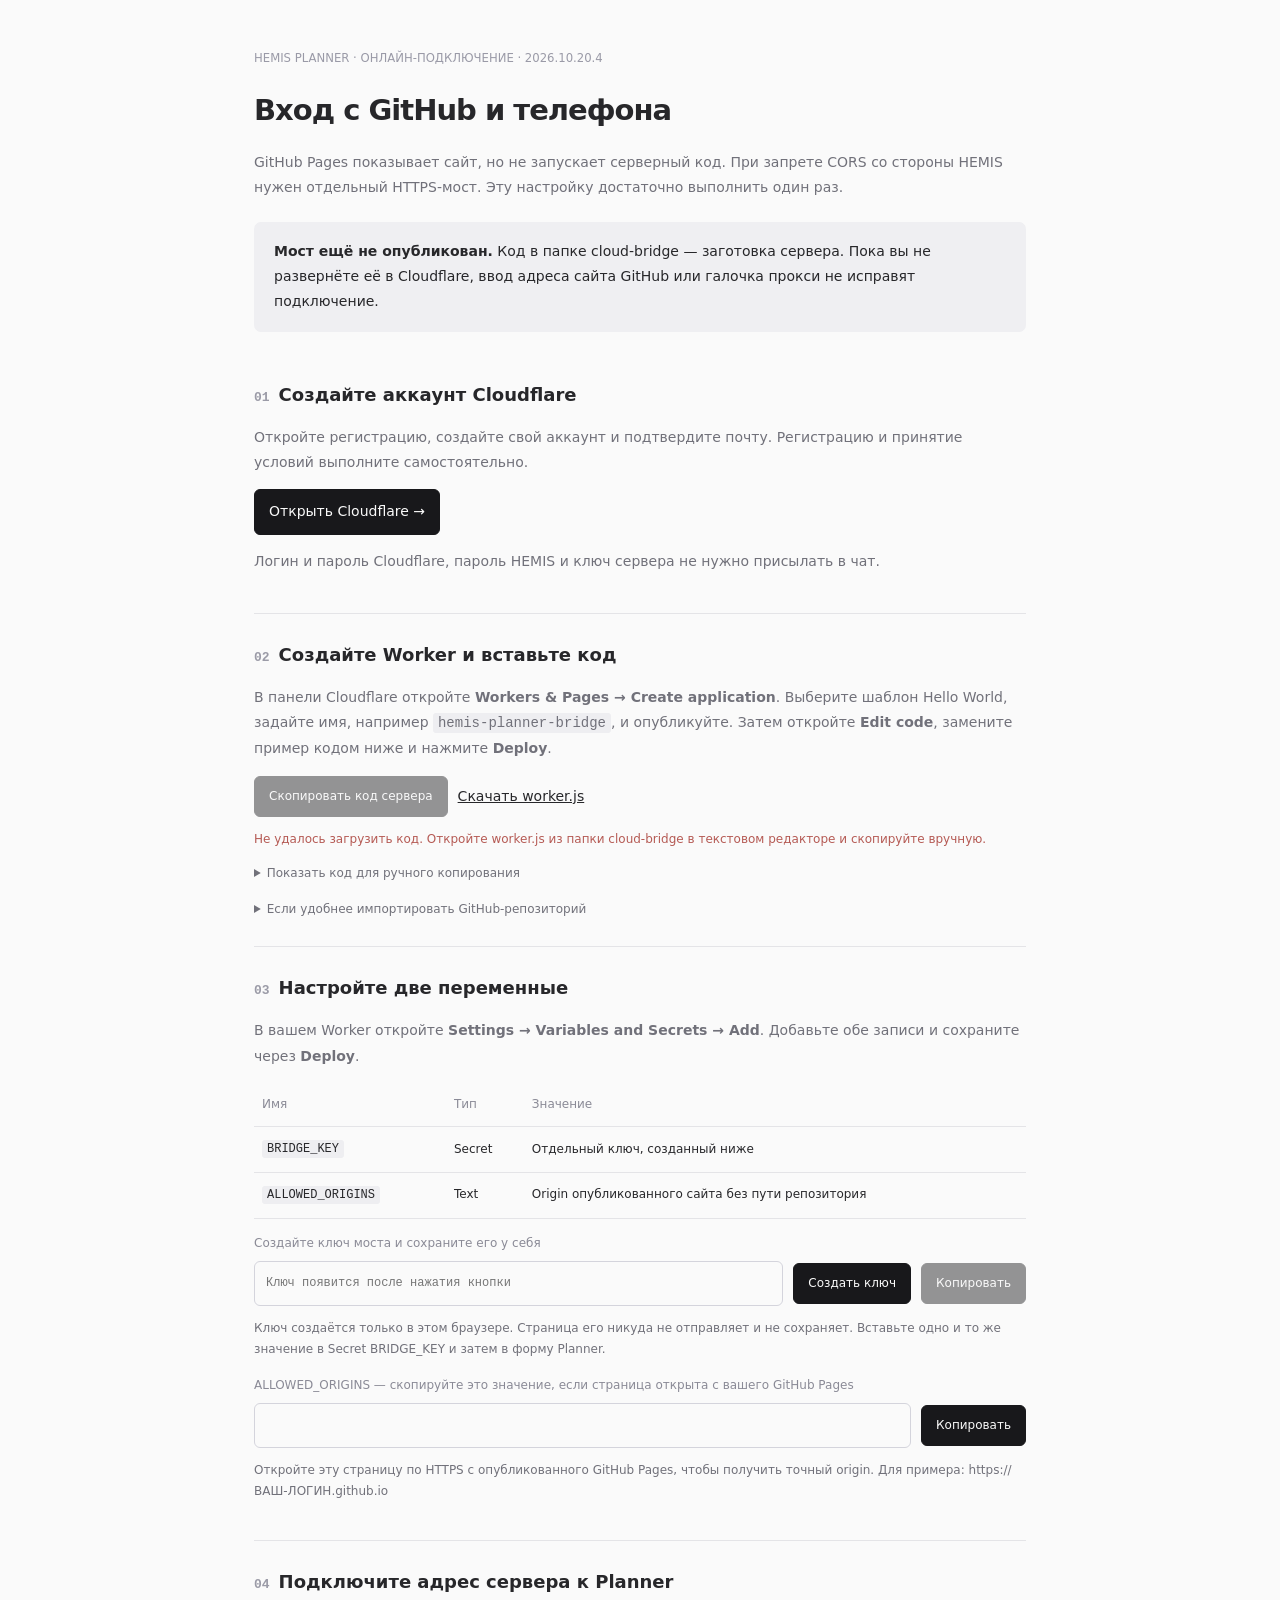
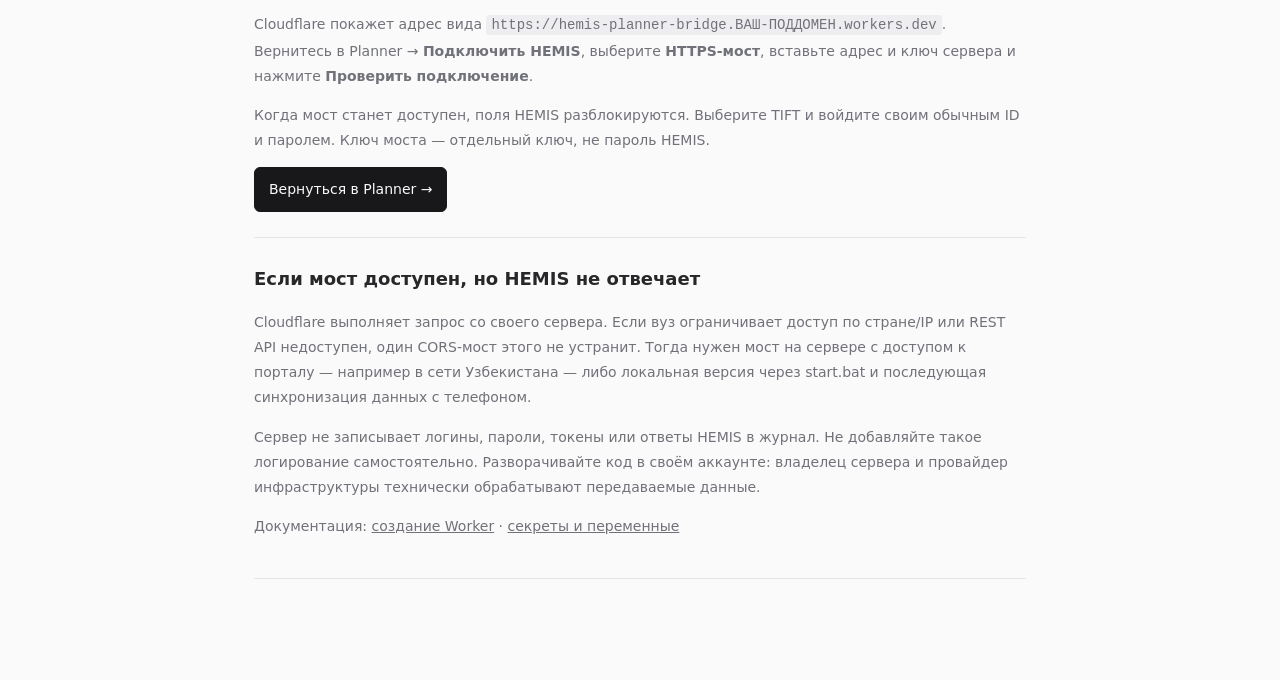
==== bridge-setup.html @ 30dbded2 "Add files via upload" ====
<!doctype html>
<html lang="ru">
<head>
  <meta charset="utf-8"><meta name="viewport" content="width=device-width,initial-scale=1">
  <meta name="robots" content="noindex"><title>Настроить онлайн-вход · HEMIS Planner</title>
  <style>
    *{box-sizing:border-box}body{margin:0;background:#fafafa;color:#27272a;font:14px/1.8 system-ui,Arial,sans-serif}main{max-width:820px;margin:45px auto;padding:0 24px 60px}h1{font-size:29px;letter-spacing:-1px;line-height:1.4}h2{font-size:18px;margin:0 0 12px}p{color:#71717a}a{color:inherit}section{padding:25px 0;border-bottom:1px solid #e4e4e7}.number{font-family:monospace;color:#9b9ba7;font-size:13px;margin-right:9px}.note{padding:17px 20px;background:#efeff2;border-radius:7px;margin:22px 0}.note strong{font-weight:600}button,.button{font:inherit;background:#18181b;color:#fafafa;border:1px solid #18181b;border-radius:6px;padding:9px 14px;cursor:pointer;text-decoration:none;display:inline-block}button:disabled{opacity:.45}input,textarea{font:12px/1.7 ui-monospace,monospace;border:1px solid #d4d4dc;border-radius:6px;background:transparent;color:inherit;padding:11px;width:100%}textarea{resize:vertical}label{display:block;font-size:12px;color:#8a8a96;margin:14px 0 7px}.row{display:flex;gap:10px;align-items:center;flex-wrap:wrap}.row input{flex:1;min-width:180px}.row button{font-size:12px}code{font-family:ui-monospace,monospace;background:#eeeef1;padding:2px 5px;border-radius:3px;overflow-wrap:anywhere}small{color:#9a9aa7}.status{font-size:12px;line-height:1.8}.ok{color:#527866}.error{color:#b55a54}li{margin:6px 0}summary{cursor:pointer;color:#71717a;font-size:12px}pre{white-space:pre-wrap;overflow-wrap:anywhere;font:12px/1.8 ui-monospace,monospace}table{border-collapse:collapse;width:100%;font-size:12px}td,th{padding:11px 8px;text-align:left;border-bottom:1px solid #e4e4e7}th{font-weight:500;color:#8a8a96}
    @media(prefers-color-scheme:dark){body{background:#09090b;color:#ededf3}p,summary{color:#a1a1b0}.note{background:#1c1c24}section,td,th{border-color:#2c2c36}code{background:#292933}input,textarea{border-color:#434350}button,.button{background:#ededf3;border-color:#ededf3;color:#17171b}}
  </style>
</head>
<body>
<main>
  <small>HEMIS PLANNER · ОНЛАЙН-ПОДКЛЮЧЕНИЕ · 2026.10.20.4</small>
  <h1>Вход с GitHub и телефона</h1>
  <p>GitHub Pages показывает сайт, но не запускает серверный код. При запрете CORS со стороны HEMIS нужен отдельный HTTPS-мост. Эту настройку достаточно выполнить один раз.</p>
  <div class="note"><strong>Мост ещё не опубликован.</strong> Код в папке cloud-bridge — заготовка сервера. Пока вы не развернёте её в Cloudflare, ввод адреса сайта GitHub или галочка прокси не исправят подключение.</div>
  <section>
    <h2><span class="number">01</span>Создайте аккаунт Cloudflare</h2>
    <p>Откройте регистрацию, создайте свой аккаунт и подтвердите почту. Регистрацию и принятие условий выполните самостоятельно.</p>
    <a class="button" href="https://dash.cloudflare.com/sign-up" target="_blank" rel="noopener noreferrer">Открыть Cloudflare →</a>
    <p>Логин и пароль Cloudflare, пароль HEMIS и ключ сервера не нужно присылать в чат.</p>
  </section>
  <section>
    <h2><span class="number">02</span>Создайте Worker и вставьте код</h2>
    <p>В панели Cloudflare откройте <strong>Workers &amp; Pages → Create application</strong>. Выберите шаблон Hello World, задайте имя, например <code>hemis-planner-bridge</code>, и опубликуйте. Затем откройте <strong>Edit code</strong>, замените пример кодом ниже и нажмите <strong>Deploy</strong>.</p>
    <div class="row"><button id="copy-source" disabled>Скопировать код сервера</button><a href="./cloud-bridge/worker.js" download="worker.js">Скачать worker.js</a></div>
    <p id="source-status" class="status" role="status">Загружаем код из папки сайта…</p>
    <details><summary>Показать код для ручного копирования</summary><label for="source">Код Worker</label><textarea id="source" rows="14" readonly spellcheck="false"></textarea></details>
    <details style="margin-top:15px"><summary>Если удобнее импортировать GitHub-репозиторий</summary><p>Подключите репозиторий с сайтом, укажите корневую папку <code>cloud-bridge</code>, оставьте сборку пустой и используйте команду публикации <code>npx wrangler deploy</code>. Конфигурация уже лежит в wrangler.jsonc. После публикации всё равно добавьте секрет и разрешённый адрес из следующего шага.</p></details>
  </section>
  <section>
    <h2><span class="number">03</span>Настройте две переменные</h2>
    <p>В вашем Worker откройте <strong>Settings → Variables and Secrets → Add</strong>. Добавьте обе записи и сохраните через <strong>Deploy</strong>.</p>
    <table><thead><tr><th>Имя</th><th>Тип</th><th>Значение</th></tr></thead><tbody><tr><td><code>BRIDGE_KEY</code></td><td>Secret</td><td>Отдельный ключ, созданный ниже</td></tr><tr><td><code>ALLOWED_ORIGINS</code></td><td>Text</td><td>Origin опубликованного сайта без пути репозитория</td></tr></tbody></table>
    <label for="bridge-key">Создайте ключ моста и сохраните его у себя</label><div class="row"><input id="bridge-key" readonly autocomplete="off" placeholder="Ключ появится после нажатия кнопки"><button id="generate-key">Создать ключ</button><button id="copy-key" disabled>Копировать</button></div>
    <p class="status">Ключ создаётся только в этом браузере. Страница его никуда не отправляет и не сохраняет. Вставьте одно и то же значение в Secret BRIDGE_KEY и затем в форму Planner.</p>
    <label for="allowed-origin">ALLOWED_ORIGINS — скопируйте это значение, если страница открыта с вашего GitHub Pages</label><div class="row"><input id="allowed-origin" readonly><button id="copy-origin">Копировать</button></div>
    <p id="origin-help" class="status"></p>
  </section>
  <section>
    <h2><span class="number">04</span>Подключите адрес сервера к Planner</h2>
    <p>Cloudflare покажет адрес вида <code>https://hemis-planner-bridge.ВАШ-ПОДДОМЕН.workers.dev</code>. Вернитесь в Planner → <strong>Подключить HEMIS</strong>, выберите <strong>HTTPS-мост</strong>, вставьте адрес и ключ сервера и нажмите <strong>Проверить подключение</strong>.</p>
    <p>Когда мост станет доступен, поля HEMIS разблокируются. Выберите TIFT и войдите своим обычным ID и паролем. Ключ моста — отдельный ключ, не пароль HEMIS.</p>
    <a class="button" href="./#connection">Вернуться в Planner →</a>
  </section>
  <section>
    <h2>Если мост доступен, но HEMIS не отвечает</h2>
    <p>Cloudflare выполняет запрос со своего сервера. Если вуз ограничивает доступ по стране/IP или REST API недоступен, один CORS-мост этого не устранит. Тогда нужен мост на сервере с доступом к порталу — например в сети Узбекистана — либо локальная версия через start.bat и последующая синхронизация данных с телефоном.</p>
    <p>Сервер не записывает логины, пароли, токены или ответы HEMIS в журнал. Не добавляйте такое логирование самостоятельно. Разворачивайте код в своём аккаунте: владелец сервера и провайдер инфраструктуры технически обрабатывают передаваемые данные.</p>
    <p>Документация: <a href="https://developers.cloudflare.com/workers/get-started/dashboard/" target="_blank" rel="noopener noreferrer">создание Worker</a> · <a href="https://developers.cloudflare.com/workers/configuration/secrets/" target="_blank" rel="noopener noreferrer">секреты и переменные</a></p>
  </section>
</main>
<script>
  (function(){
    var source=document.getElementById('source'),status=document.getElementById('source-status');
    async function copy(value,fallback){try{await navigator.clipboard.writeText(value);status.textContent='Скопировано.';status.className='status ok';}catch(error){if(fallback){fallback.focus();fallback.select();}status.textContent='Выделите значение и скопируйте через Ctrl+C.';status.className='status';}}
    fetch('./cloud-bridge/worker.js',{cache:'no-store'}).then(function(response){if(!response.ok)throw new Error('HTTP '+response.status);return response.text();}).then(function(text){if(!text.includes('export default'))throw new Error('Вместо Worker загружен другой файл');source.value=text;document.getElementById('copy-source').disabled=false;status.textContent='Код сервера готов к копированию.';status.className='status ok';}).catch(function(){status.textContent='Не удалось загрузить код. Откройте worker.js из папки cloud-bridge в текстовом редакторе и скопируйте вручную.';status.className='status error';});
    document.getElementById('copy-source').onclick=function(){copy(source.value,source);};
    document.getElementById('generate-key').onclick=function(){var bytes=crypto.getRandomValues(new Uint8Array(32));document.getElementById('bridge-key').value=Array.from(bytes,function(b){return b.toString(16).padStart(2,'0');}).join('');document.getElementById('copy-key').disabled=false;};
    document.getElementById('copy-key').onclick=function(){var field=document.getElementById('bridge-key');copy(field.value,field);};
    var origin=document.getElementById('allowed-origin');origin.value=location.protocol==='https:'?location.origin:'';
    document.getElementById('origin-help').textContent=location.protocol==='https:'?'Укажите только этот origin, без /Hemisjon/ и без слеша в конце.':'Откройте эту страницу по HTTPS с опубликованного GitHub Pages, чтобы получить точный origin. Для примера: https://ВАШ-ЛОГИН.github.io';
    document.getElementById('copy-origin').onclick=function(){if(origin.value)copy(origin.value,origin);};
  })();
</script>
</body>
</html>
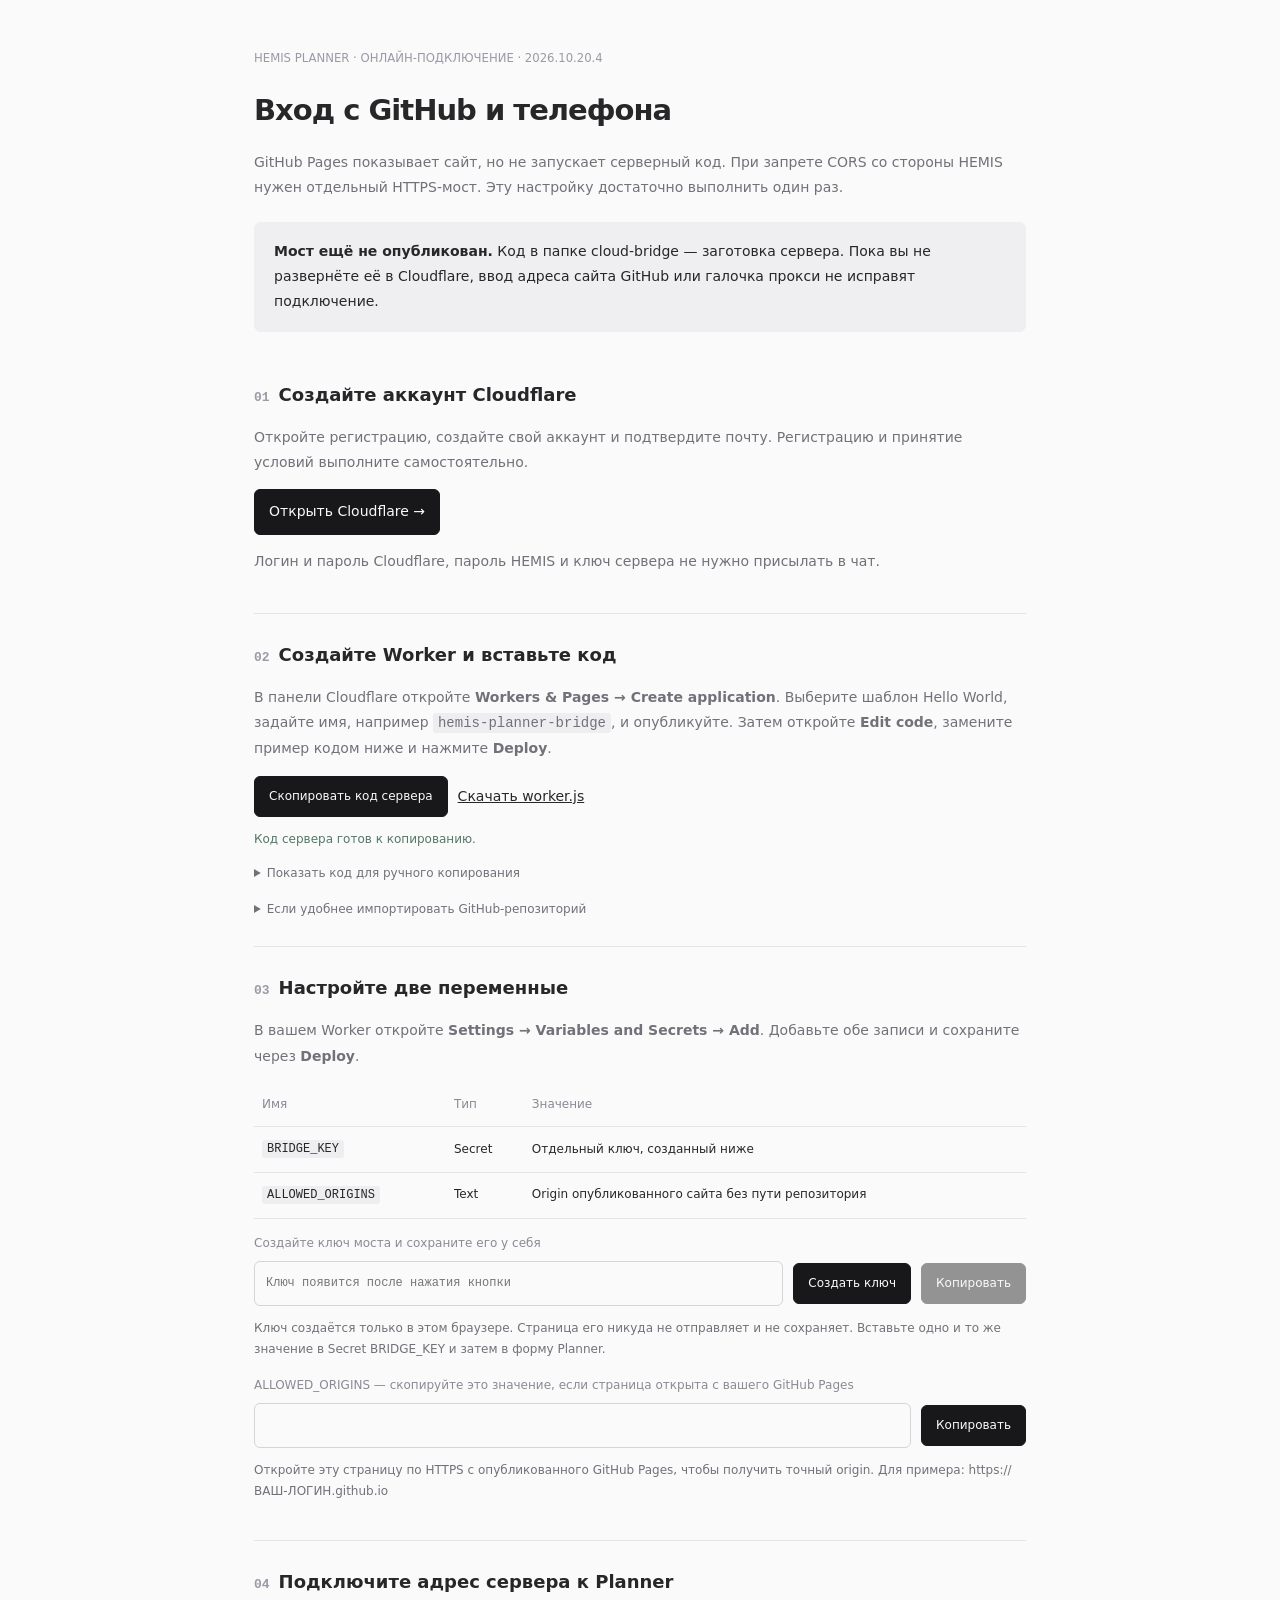
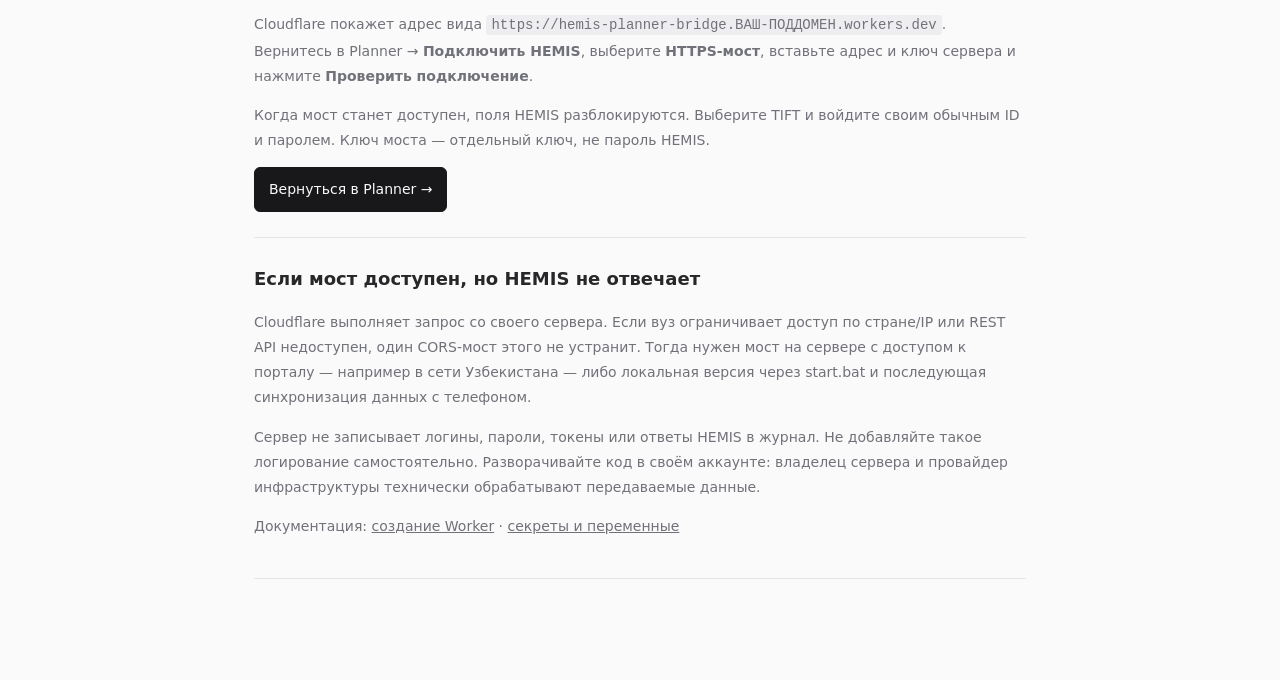
==== commit 64ed6265: "Fix Cloudflare deployment configuration and restore website setup files" ====
--- a/bridge-setup.html
+++ b/bridge-setup.html
@@ -26,7 +26,7 @@
     <div class="row"><button id="copy-source" disabled>Скопировать код сервера</button><a href="./cloud-bridge/worker.js" download="worker.js">Скачать worker.js</a></div>
     <p id="source-status" class="status" role="status">Загружаем код из папки сайта…</p>
     <details><summary>Показать код для ручного копирования</summary><label for="source">Код Worker</label><textarea id="source" rows="14" readonly spellcheck="false"></textarea></details>
-    <details style="margin-top:15px"><summary>Если удобнее импортировать GitHub-репозиторий</summary><p>Подключите репозиторий с сайтом, укажите корневую папку <code>cloud-bridge</code>, оставьте сборку пустой и используйте команду публикации <code>npx wrangler deploy</code>. Конфигурация уже лежит в wrangler.jsonc. После публикации всё равно добавьте секрет и разрешённый адрес из следующего шага.</p></details>
+    <details style="margin-top:15px"><summary>Если удобнее импортировать GitHub-репозиторий</summary><p>Подключите репозиторий с сайтом, укажите корневую папку <code>cloud-bridge</code>, оставьте сборку пустой и используйте команду публикации <code>npx wrangler deploy</code>. Загрузите папку cloud-bridge целиком, сохранив её структуру. В её wrangler.jsonc указано имя <code>hemisjon</code>: оно должно совпадать с именем Worker в Cloudflare. Для другого Worker замените поле name. После публикации всё равно добавьте секрет и разрешённый адрес из следующего шага.</p></details>
   </section>
   <section>
     <h2><span class="number">03</span>Настройте две переменные</h2>
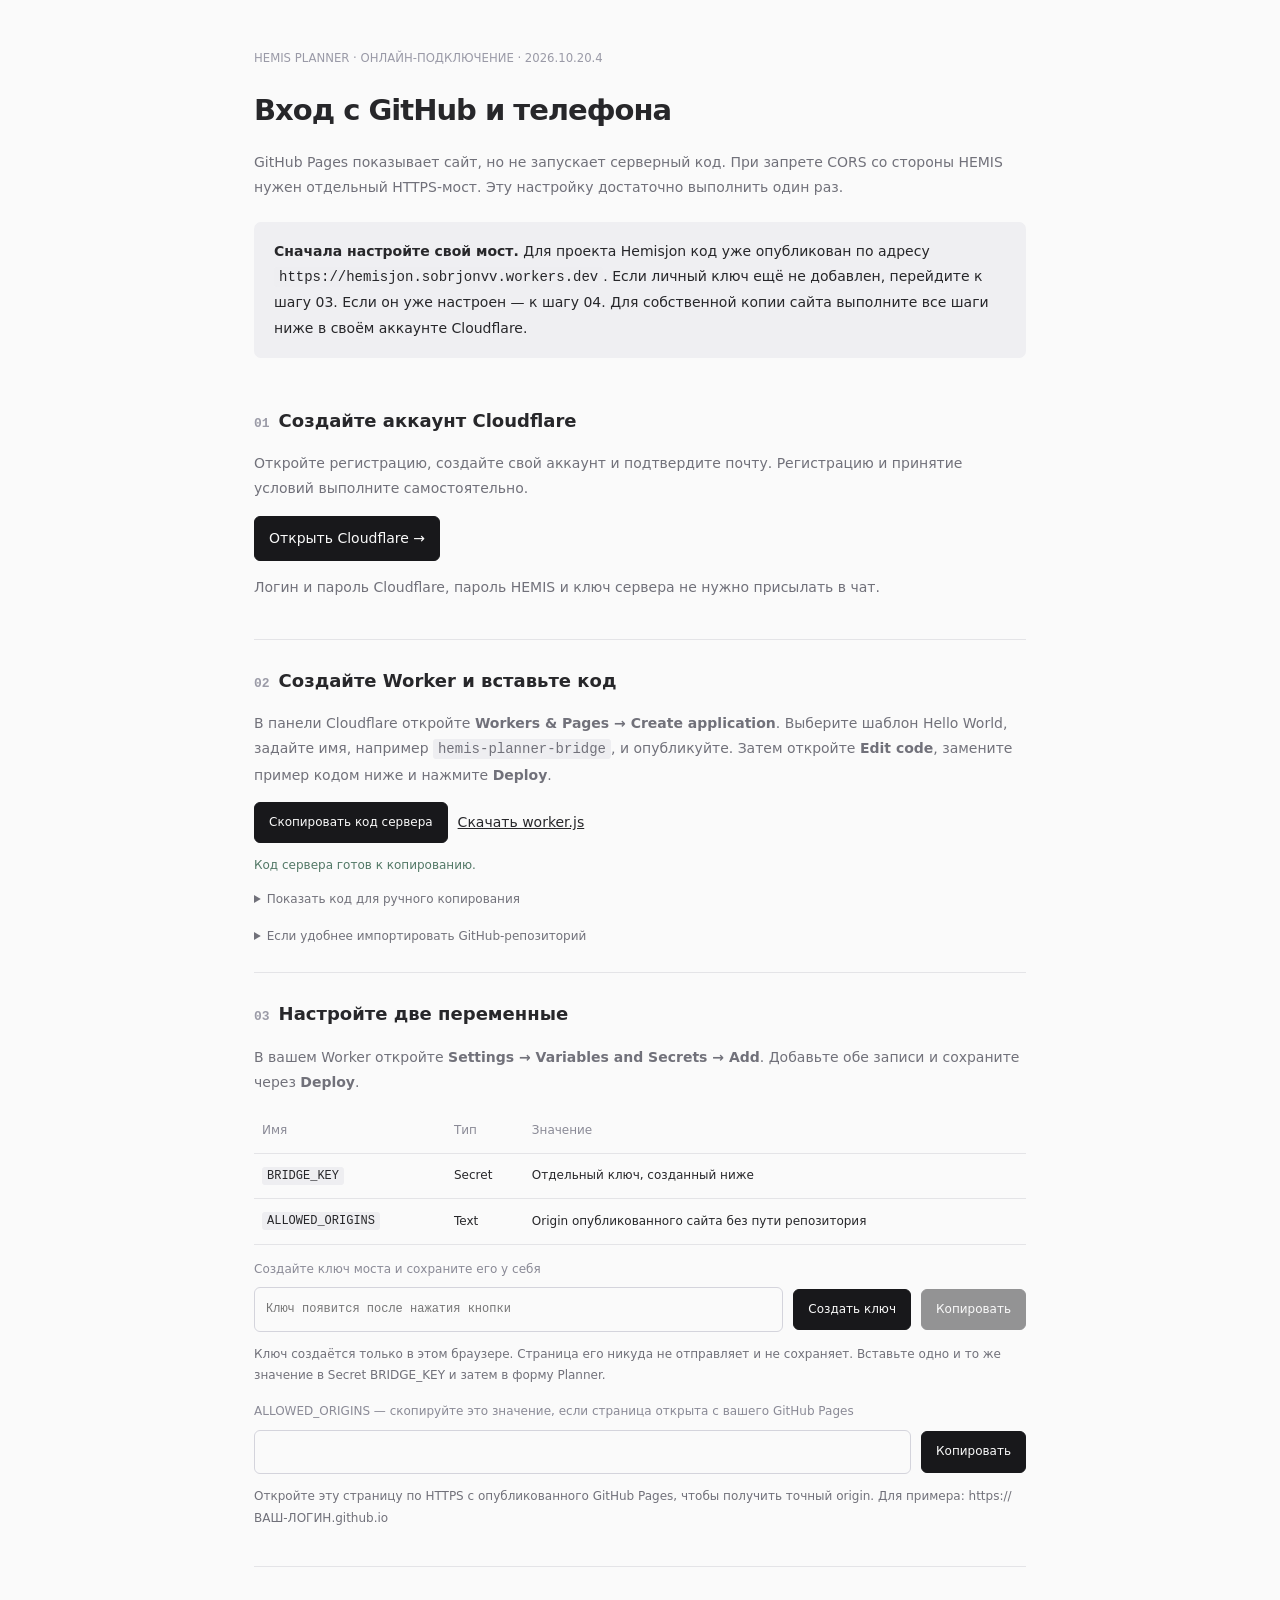
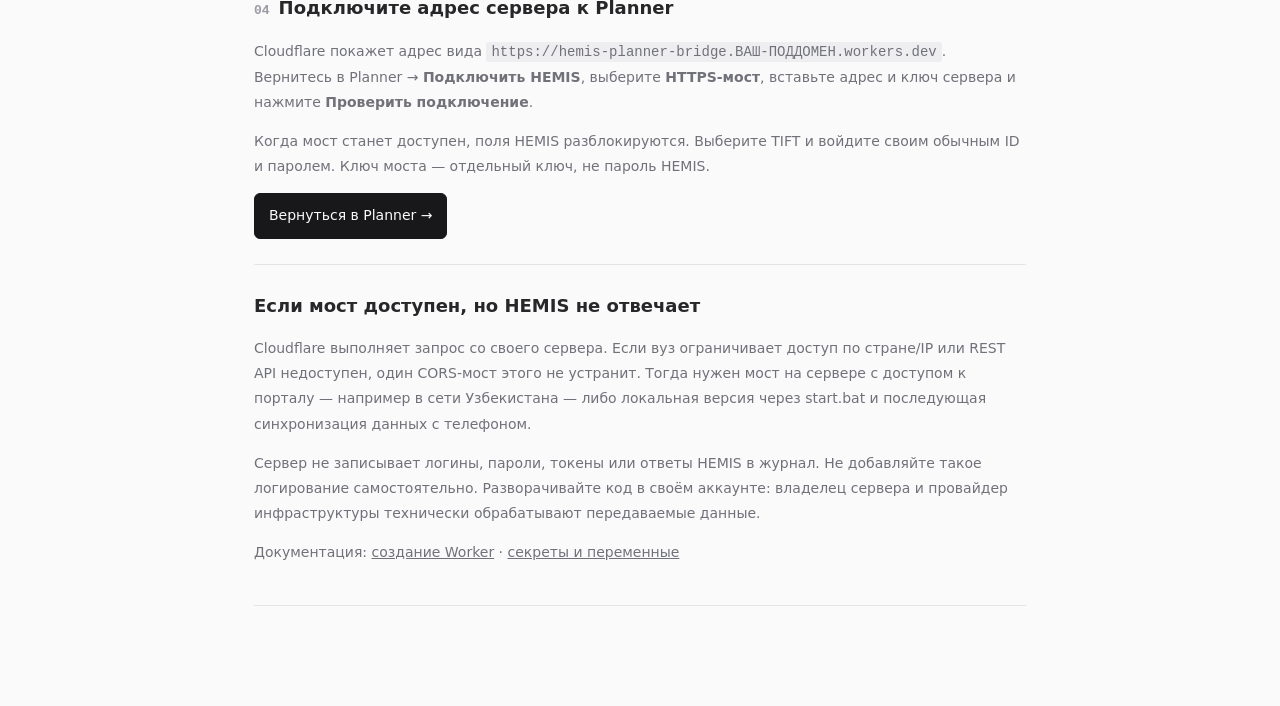
==== commit 4e53a384: "Document deployed HEMIS bridge" ====
--- a/bridge-setup.html
+++ b/bridge-setup.html
@@ -13,7 +13,7 @@
   <small>HEMIS PLANNER · ОНЛАЙН-ПОДКЛЮЧЕНИЕ · 2026.10.20.4</small>
   <h1>Вход с GitHub и телефона</h1>
   <p>GitHub Pages показывает сайт, но не запускает серверный код. При запрете CORS со стороны HEMIS нужен отдельный HTTPS-мост. Эту настройку достаточно выполнить один раз.</p>
-  <div class="note"><strong>Мост ещё не опубликован.</strong> Код в папке cloud-bridge — заготовка сервера. Пока вы не развернёте её в Cloudflare, ввод адреса сайта GitHub или галочка прокси не исправят подключение.</div>
+  <div class="note"><strong>Сначала настройте свой мост.</strong> Для проекта Hemisjon код уже опубликован по адресу <code>https://hemisjon.sobrjonvv.workers.dev</code>. Если личный ключ ещё не добавлен, перейдите к шагу 03. Если он уже настроен — к шагу 04. Для собственной копии сайта выполните все шаги ниже в своём аккаунте Cloudflare.</div>
   <section>
     <h2><span class="number">01</span>Создайте аккаунт Cloudflare</h2>
     <p>Откройте регистрацию, создайте свой аккаунт и подтвердите почту. Регистрацию и принятие условий выполните самостоятельно.</p>
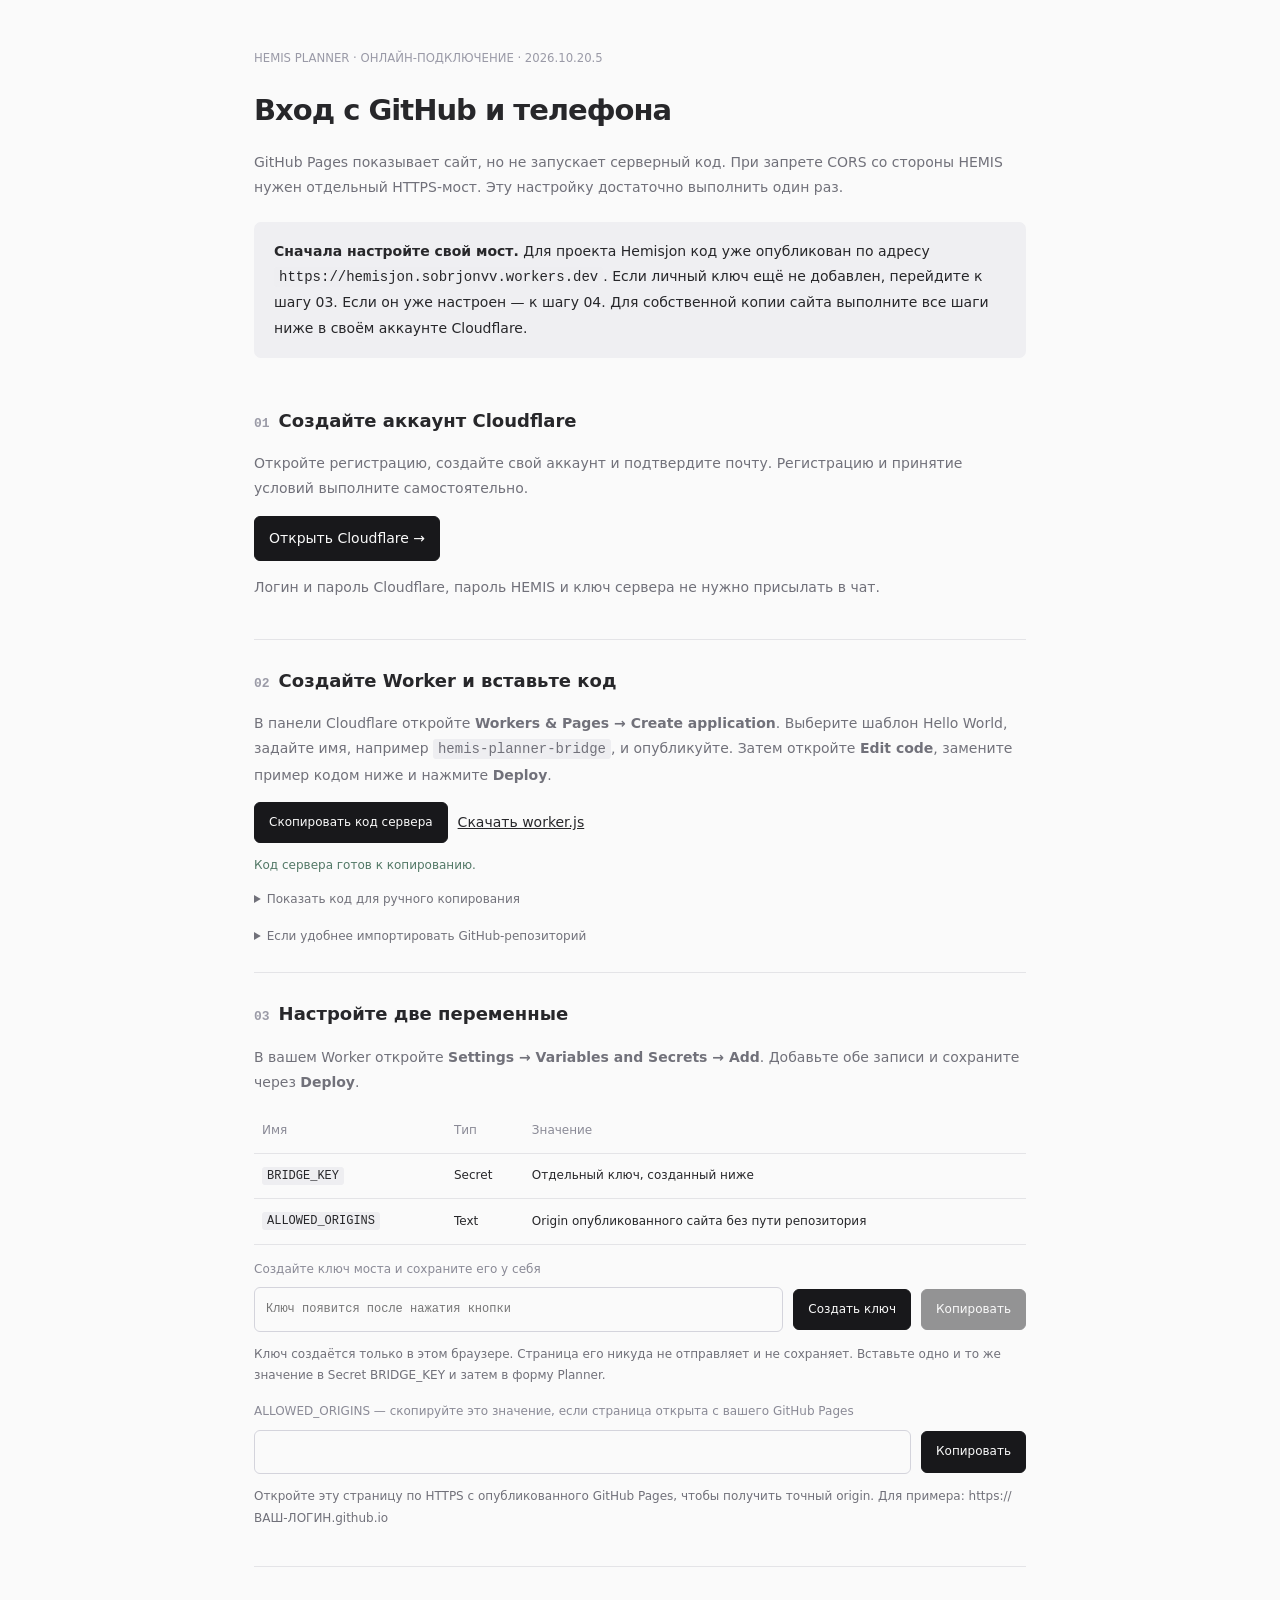
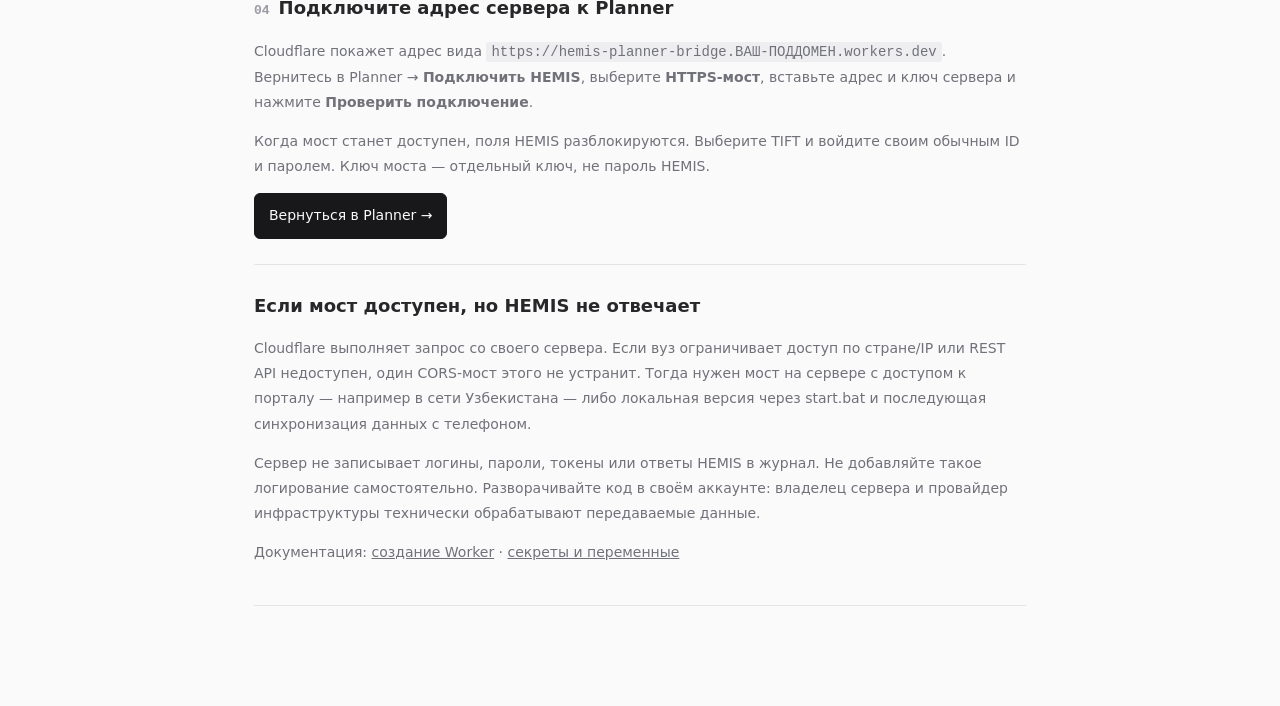
==== commit 641cb287: "Support HEMIS XML responses and preserve API errors" ====
--- a/bridge-setup.html
+++ b/bridge-setup.html
@@ -10,7 +10,7 @@
 </head>
 <body>
 <main>
-  <small>HEMIS PLANNER · ОНЛАЙН-ПОДКЛЮЧЕНИЕ · 2026.10.20.4</small>
+  <small>HEMIS PLANNER · ОНЛАЙН-ПОДКЛЮЧЕНИЕ · 2026.10.20.5</small>
   <h1>Вход с GitHub и телефона</h1>
   <p>GitHub Pages показывает сайт, но не запускает серверный код. При запрете CORS со стороны HEMIS нужен отдельный HTTPS-мост. Эту настройку достаточно выполнить один раз.</p>
   <div class="note"><strong>Сначала настройте свой мост.</strong> Для проекта Hemisjon код уже опубликован по адресу <code>https://hemisjon.sobrjonvv.workers.dev</code>. Если личный ключ ещё не добавлен, перейдите к шагу 03. Если он уже настроен — к шагу 04. Для собственной копии сайта выполните все шаги ниже в своём аккаунте Cloudflare.</div>
